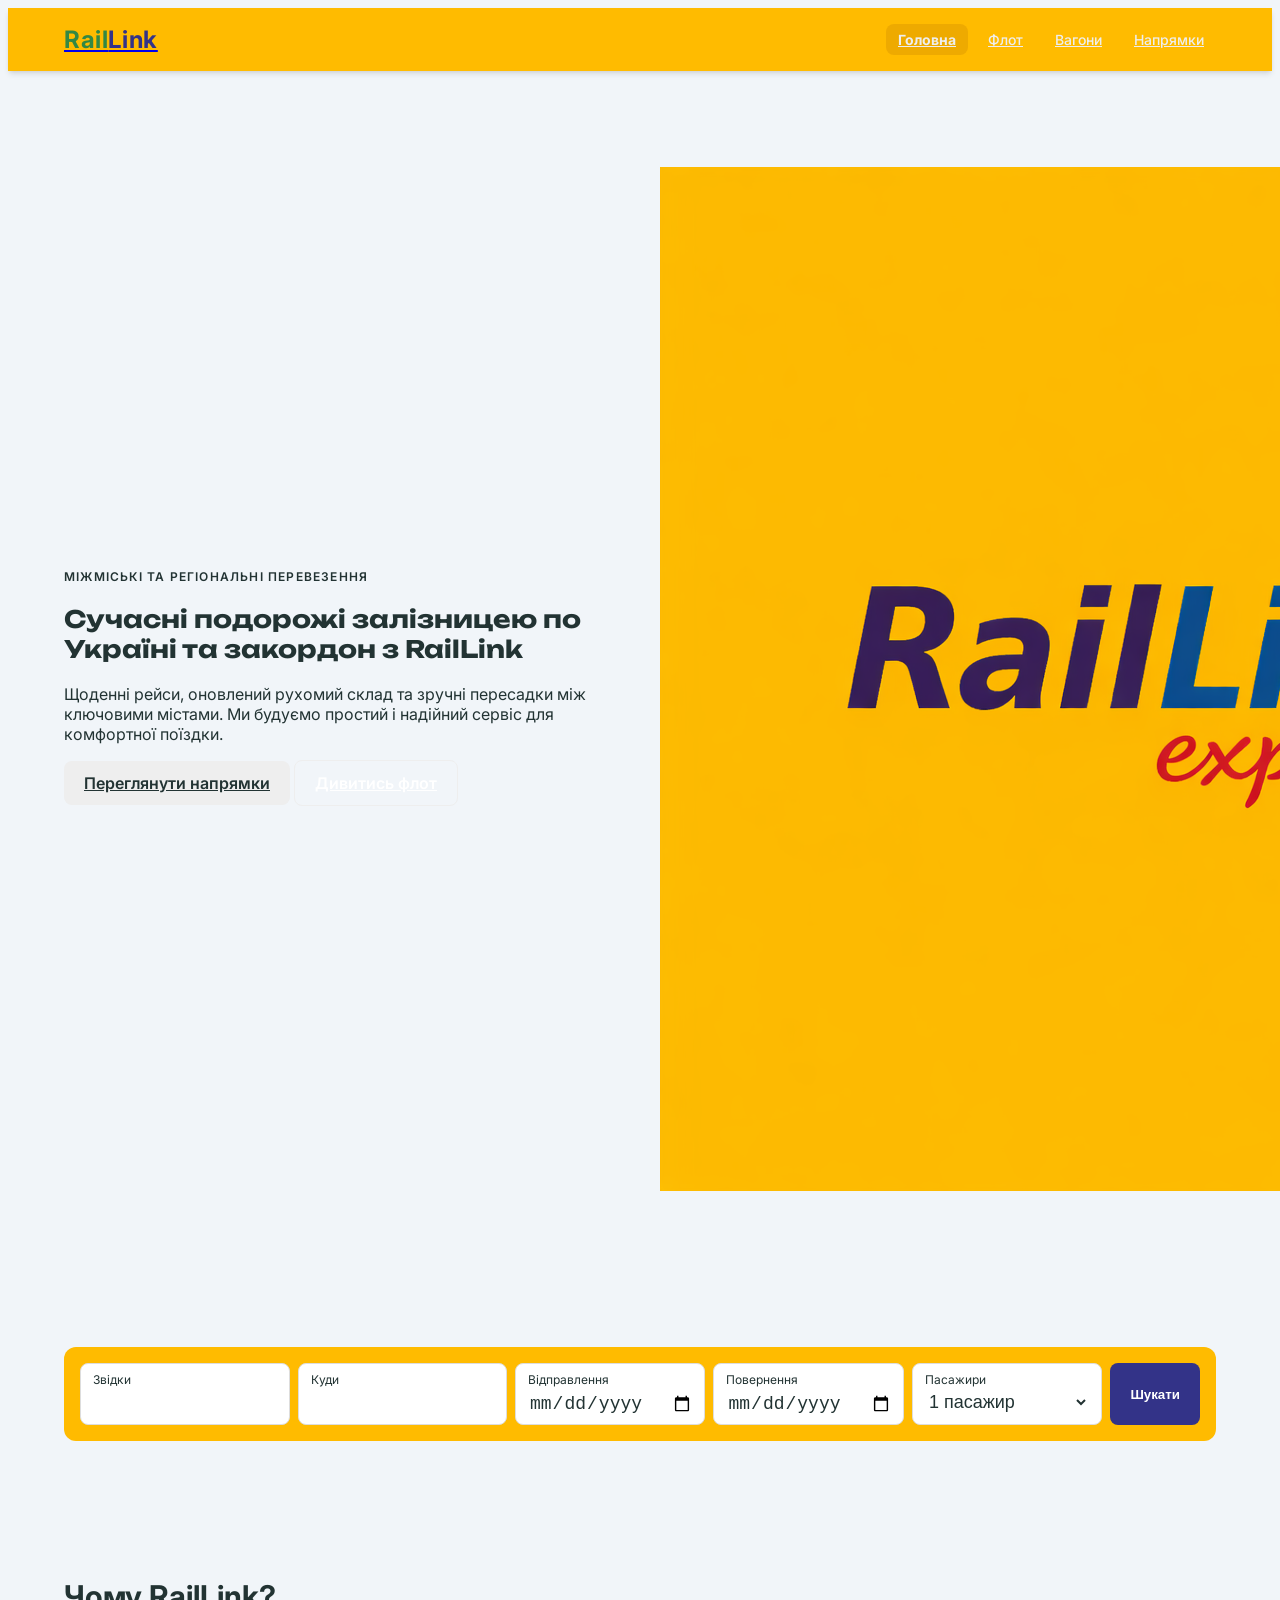
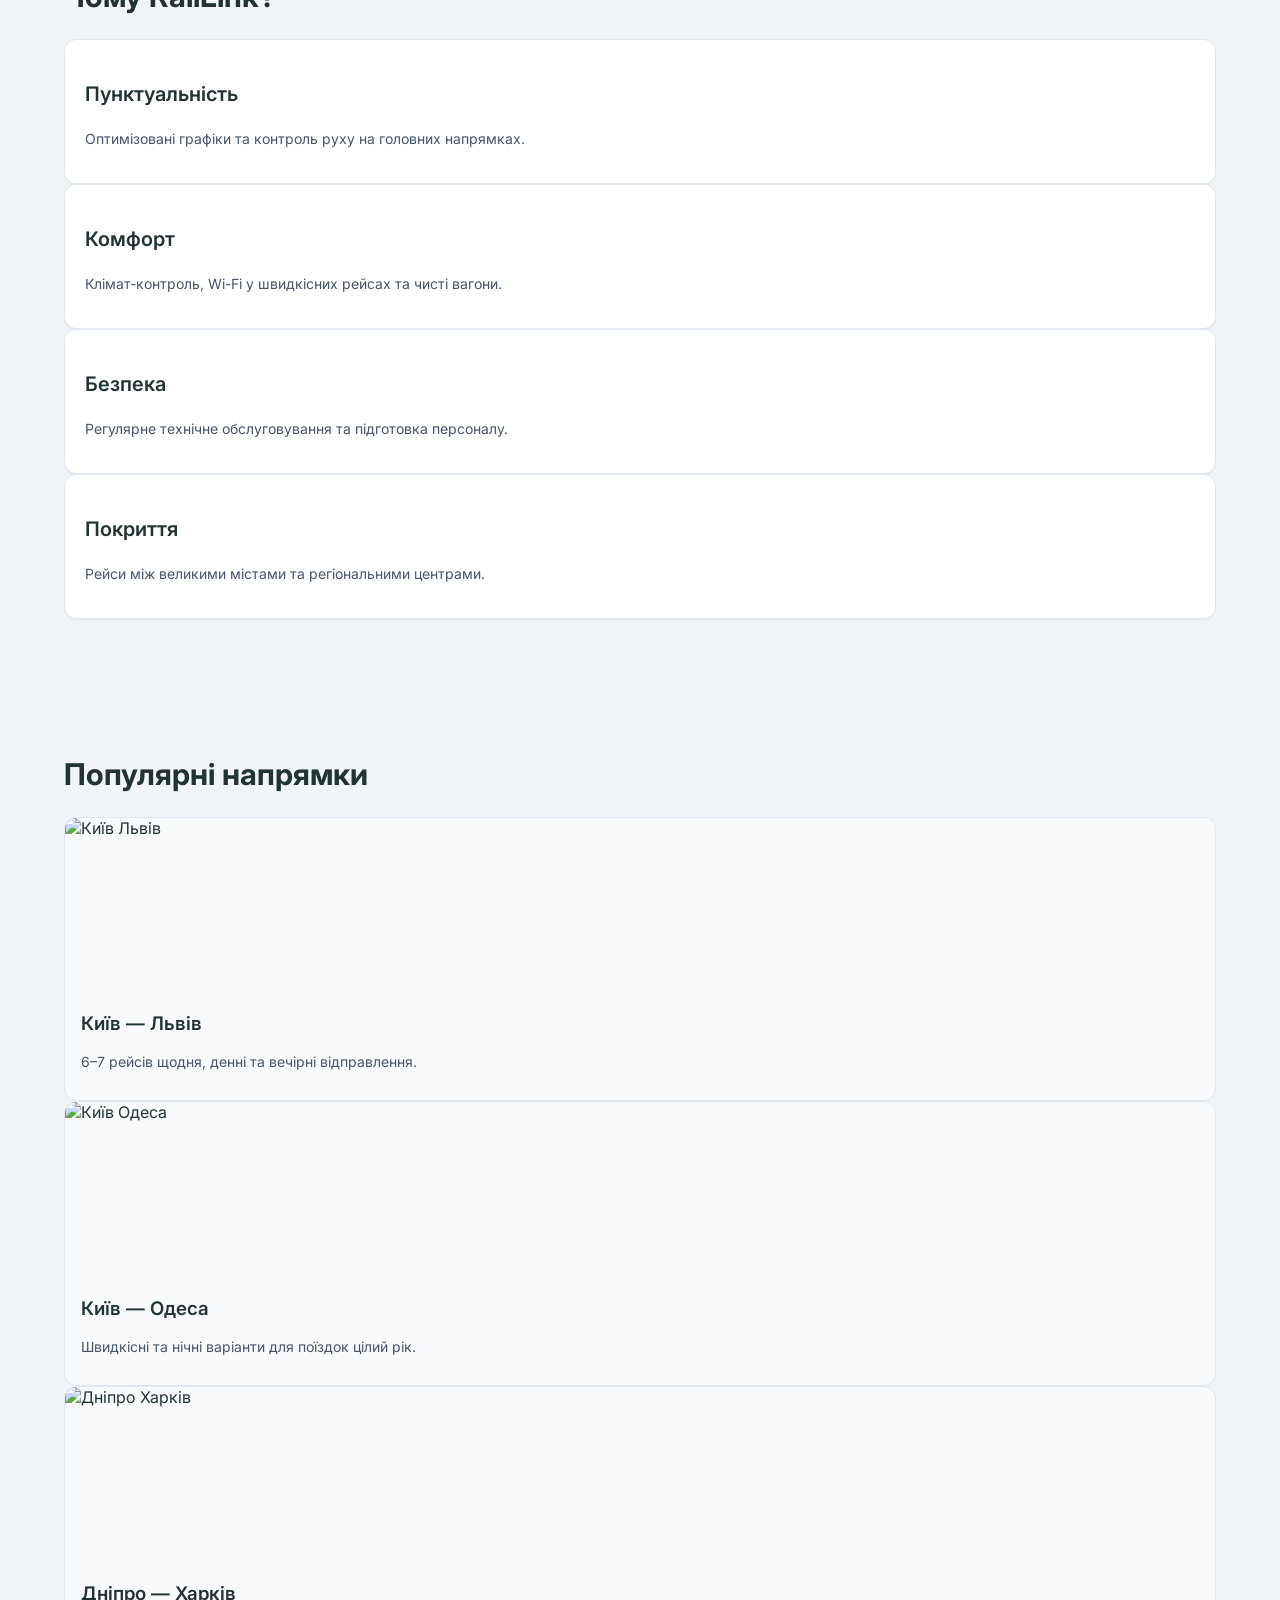
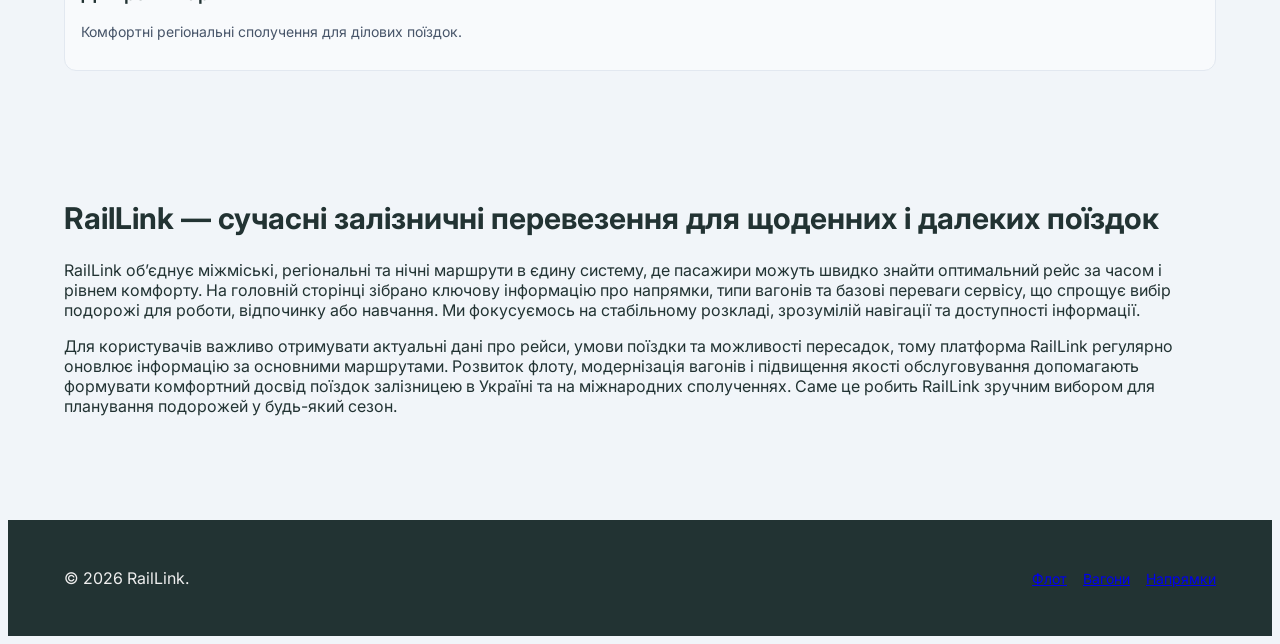
==== index.html @ 5832394f "first commit" ====
<!doctype html>
<html lang="uk">

<head>
    <meta charset="UTF-8" />
    <meta name="viewport" content="width=device-width, initial-scale=1.0" />
    <title>RailLink - Головна</title>
    <!-- Tailwind -->
    <script src="https://cdn.jsdelivr.net/npm/@tailwindcss/browser@4"></script>
    <!-- GFonts -->
    <link rel="preconnect" href="https://fonts.googleapis.com">
    <link rel="preconnect" href="https://fonts.gstatic.com" crossorigin>
    <link
        href="https://fonts.googleapis.com/css2?family=Inter:ital,opsz,wght@0,14..32,100..900;1,14..32,100..900&family=Unbounded:wght@200..900&display=swap"
        rel="stylesheet">

    <link rel="stylesheet" href="css/style.css" />
</head>

<body>
    <header class="site-header">
        <div class="site-wrap site-header-inner">
            <a href="index.html" class="site-logo">
                <span class="rl-green">Rail</span><span class="rl-blue">Link</span>
            </a>
            <nav class="site-nav">
                <a href="index.html" class="nav-link nav-link-active">Головна</a>
                <a href="fleet.html" class="nav-link">Флот</a>
                <a href="cars.html" class="nav-link">Вагони</a>
                <a href="routes.html" class="nav-link">Напрямки</a>
            </nav>
        </div>
    </header>

    <main class="flex-1">
        <section class="bg-gradient-to-b from-(--yellow-hover) to-(--yellow)">
            <div class="site-wrap hero-grid">
                <div>
                    <p class="eyebrow text-(--rl-green) mb-3">Міжміські та регіональні перевезення</p>
                    <h1 class="text-2xl text-(--rl-blue) md:text-4xl font-bold leading-tight mb-5 fancy-heading">
                        Сучасні подорожі залізницею по Україні та закордон з RailLink</h1>
                    <p class="text-slate-50 mb-7">Щоденні рейси, оновлений рухомий склад та зручні пересадки між
                        ключовими містами. Ми будуємо простий і надійний сервіс для комфортної поїздки.</p>
                    <div class="flex flex-wrap gap-3">
                        <a href="routes.html" class="btn btn-primary">Переглянути
                            напрямки</a>
                        <a href="fleet.html" class="btn btn-outline-light">Дивитись
                            флот</a>
                    </div>
                </div>
                <div class="bg-slate-800 h-96 rounded-xl p-5 hidden md:block lg:block">
                    <img src="media/f87d1a15-f256-42bf-aa42-98ec58fc8841.png" alt="Поїзд RailLink"
                        class="w-full h-full object-cover rounded-lg" />
                </div>
            </div>
        </section>
        <section class="bg-white border-y border-slate-200">
            <div class="site-wrap section-py-lg">
                <div class="search-panel">
                    <form class="search-form" action="#" method="get">
                        <div class="search-field">
                            <label for="from">Звідки</label>
                            <input id="from" name="from" type="text" autocomplete="off" />
                        </div>
                        <div class="search-field">
                            <label for="to">Куди</label>
                            <input id="to" name="to" type="text" autocomplete="off" />
                        </div>
                        <div class="search-field">
                            <label for="depart">Відправлення</label>
                            <input id="depart" name="depart" type="date" />
                        </div>
                        <div class="search-field">
                            <label for="return">Повернення</label>
                            <input id="return" name="return" type="date" />
                        </div>
                        <div class="search-field">
                            <label for="passengers">Пасажири</label>
                            <select id="passengers" name="passengers">
                                <option value="1">1 пасажир</option>
                                <option value="2">2 пасажири</option>
                                <option value="3">3 пасажири</option>
                                <option value="4">4 пасажири</option>
                            </select>
                        </div>
                        <button type="submit" class="search-button">Шукати</button>
                    </form>
                </div>
            </div>
        </section>

        <section class="site-wrap section-py-lg">
            <h2 class="section-title mb-8">Чому RailLink?</h2>
            <div class="grid gap-5 sm:grid-cols-2 lg:grid-cols-4">
                <article class="card card-hover">
                    <h3>Пунктуальність</h3>
                    <p>Оптимізовані графіки та контроль руху на головних напрямках.</p>
                </article>
                <article class="card card-hover">
                    <h3>Комфорт</h3>
                    <p>Клімат-контроль, Wi-Fi у швидкісних рейсах та чисті вагони.</p>
                </article>
                <article class="card card-hover">
                    <h3>Безпека</h3>
                    <p>Регулярне технічне обслуговування та підготовка персоналу.</p>
                </article>
                <article class="card card-hover">
                    <h3>Покриття</h3>
                    <p>Рейси між великими містами та регіональними центрами.</p>
                </article>
            </div>
        </section>

        <section class="bg-white border-y border-slate-200">
            <div class="site-wrap section-py-lg">
                <h2 class="section-title mb-8">Популярні напрямки</h2>
                <div class="grid gap-6 md:grid-cols-3">
                    <article class="card-soft card-hover">
                        <img src="https://placehold.co/560x280/334155/f8fafc?text=Київ+—+Львів" alt="Київ Львів" />
                        <h3>Київ — Львів</h3>
                        <p>6–7 рейсів щодня, денні та вечірні відправлення.</p>
                    </article>
                    <article class="card-soft card-hover">
                        <img src="https://placehold.co/560x280/0f172a/facc15?text=Київ+—+Одеса" alt="Київ Одеса" />
                        <h3>Київ — Одеса</h3>
                        <p>Швидкісні та нічні варіанти для поїздок цілий рік.</p>
                    </article>
                    <article class="card-soft card-hover">
                        <img src="https://placehold.co/560x280/1d4ed8/f8fafc?text=Дніпро+—+Харків"
                            alt="Дніпро Харків" />
                        <h3>Дніпро — Харків</h3>
                        <p>Комфортні регіональні сполучення для ділових поїздок.</p>
                    </article>
                </div>
            </div>
        </section>

        <section class="site-wrap section-py-md ">
            <h2 class="section-title mb-4">RailLink — сучасні залізничні перевезення для щоденних і далеких поїздок</h2>
            <p>RailLink обʼєднує міжміські, регіональні та нічні маршрути в єдину систему, де пасажири можуть швидко
                знайти оптимальний рейс за часом і рівнем комфорту. На головній сторінці зібрано ключову інформацію про
                напрямки, типи вагонів та базові переваги сервісу, що спрощує вибір подорожі для роботи, відпочинку або
                навчання. Ми фокусуємось на стабільному розкладі, зрозумілій навігації та доступності інформації.</p>
            <p>Для користувачів важливо отримувати актуальні дані про рейси, умови поїздки та можливості пересадок, тому
                платформа RailLink регулярно оновлює інформацію за основними маршрутами. Розвиток флоту, модернізація
                вагонів і підвищення якості обслуговування допомагають формувати комфортний досвід поїздок залізницею в
                Україні та на міжнародних сполученнях. Саме це робить RailLink зручним вибором для планування подорожей
                у будь-який сезон.</p>
        </section>
    </main>

    <footer class="site-footer">
        <div class="site-wrap site-footer-inner">
            <p class="text-sm">© 2026 RailLink. </p>
            <div class="site-footer-links">
                <a href="fleet.html" class="footer-link">Флот</a>
                <a href="cars.html" class="footer-link">Вагони</a>
                <a href="routes.html" class="footer-link">Напрямки</a>
            </div>
        </div>
    </footer>
</body>

</html>
---- css/style.css ----
:root {
  --yellow: #fb0;
  --yellow-hover: #ea0;
  --darkblue: #233;
  --darkblue-hover: #123;
  --rl-blue: #338;
  --rl-green: #384;
  --gray: #eee;
  --gray-hover: #ddd;
  --white: #fff;
  --bg-page: #f1f5f9;
  --border-light: #e2e8f0;
  --text-muted: #475569;
  --text-tertiary: #64748b;
  --bg-soft: #f8fafc;
}
body {
  font-family: Inter, sans-serif;
  font-optical-sizing: auto;
  background-color: var(--bg-page);
  color: var(--darkblue);
  min-height: 100vh;
  display: flex;
  flex-direction: column;
}
.site-wrap {
  max-width: 72rem;
  margin-inline: auto;
  padding-inline: 1rem;
}
.site-header {
  background-color: var(--yellow);
  color: var(--white);
  box-shadow: 0 4px 6px -1px rgb(0 0 0/.1), 0 2px 4px -2px rgb(0 0 0/.1);
}
.site-logo { font-size: 1.5rem; font-weight: 700; letter-spacing: .025em; }
.site-logo .rl-green { color: var(--rl-green); }
.site-logo .rl-blue  { color: var(--rl-blue); }
.site-header-inner {
  display: flex;
  flex-direction: column;
  gap: .75rem;
  padding-block: 1rem;
}
.site-nav { display: flex; flex-wrap: wrap; gap: .5rem; font-size: .875rem; font-weight: 500; }
.hero-grid { display: grid; gap: 2.5rem; padding-block: 4rem; }
.hero-compact { padding-block: 3.5rem; }
.section-dark {
  background: linear-gradient(180deg, var(--darkblue-hover) 0%, var(--darkblue) 100%);
  color: var(--white);
}
.section-dark .eyebrow { color: var(--gray); }
.section-py-lg  { padding-block: 3.5rem; }
.section-py-md  { padding-block: 3rem; }
.section-pb-lg  { padding-bottom: 3.5rem; }
.section-title  { font-size: 1.5rem; line-height: 2rem; font-weight: 700; }
.eyebrow { text-transform: uppercase; letter-spacing: .1em; font-size: .75rem; font-weight: 600; }

.card, .card-soft, .detail-content { border: 1px solid var(--border-light); }
.card, .card-soft, .detail-content, .detail-image, .search-panel { border-radius: .75rem; object-fit: cover;}
.card, .card-soft { overflow: hidden; display: flex; flex-direction: column; }
.card { background-color: var(--white); box-shadow: 0 1px 2px 0 rgb(0 0 0/.05); padding: 1.25rem; }

.card img, .card-soft img { max-width: none; flex-shrink: 0; object-fit: cover; }
.card img {
  width: calc(100% + 2.5rem);
  height: 11rem;
  margin: -1.25rem -1.25rem 1.25rem;
}
.card h2, .card h3 { font-weight: 600; margin-bottom: .5rem; font-size: 1.25rem; line-height: 1.75rem; }
.card p, .card ul, .card-soft p { font-size: .875rem; color: var(--text-muted); }
.card p { margin-bottom: 1rem; flex-grow: 1; }
.card ul { margin-bottom: 1rem; list-style: none; padding-left: 0; }
.card li { position: relative; padding-left: 1rem; margin-top: .25rem; }
.card li::before { content: "•"; position: absolute; left: 0; color: var(--text-tertiary); }
.card .date { font-size: .75rem; color: var(--text-tertiary); margin-bottom: .5rem; }

.card-soft { background-color: var(--bg-soft); padding: 1rem; }
.card-soft img { width: calc(100% + 2rem); height: 10rem; margin: -1rem -1rem 1rem; }
.card-soft h3 { font-weight: 600; margin-bottom: .25rem; }
.card-soft p { flex-grow: 1; }

button, .btn { display: inline-block; font-weight: 600; padding: .75rem 1.25rem; }
button, .btn, .nav-link, .search-field, .search-button { border-radius: .5rem; }
button, .btn, .nav-link { transition: all .2s ease; }
.btn-primary { background-color: var(--gray); color: var(--darkblue); }
.btn-primary:hover { background-color: var(--gray-hover); }
.btn-outline-light { border: 1px solid var(--gray); color: var(--white); }
.btn-outline-light:hover { background-color: var(--yellow-hover); }

.site-footer { margin-top: 2.5rem; background-color: var(--darkblue); color: var(--gray); }
.site-footer-inner { display: grid; gap: 1rem; padding-block: 2rem; }
.site-footer-links { display: flex; flex-wrap: wrap; gap: 1rem; font-size: .875rem; }
.footer-link { transition: color .2s ease; }
.footer-link:hover { color: var(--yellow); }

.fancy-heading { font-family: "Unbounded", sans-serif; font-optical-sizing: auto; }
.nav-link { padding: .45rem .75rem; color: var(--gray); }
.nav-link:hover { background-color: var(--yellow-hover); }
.nav-link-active { background-color: var(--yellow-hover); font-weight: 700; }

.card-hover { transition: transform .2s ease; cursor: pointer; }
.card-hover:hover { transform: translateY(-.33em); }
.card-hover:active { transform: translateY(0); }
.car-card { color: inherit; text-decoration: none; }
.car-card:focus-visible { outline: 2px solid var(--rl-blue); outline-offset: 2px; }
.car-type-link { margin-top: auto; font-size: .875rem; font-weight: 700; }
.car-type-link, .detail-back { color: var(--rl-blue); }
.car-type-heading { display: flex; align-items: center; gap: .5rem; }
.car-type-icon { font-size: 1.4rem; color: var(--rl-blue); }

.detail-page { flex: 1; }
.detail-content {
  max-width: 52rem;
  margin-inline: auto;
  background-color: var(--white);
  padding: 1.5rem;
}
.detail-content h2 { font-size: 1.25rem; line-height: 1.75rem; font-weight: 700; margin: 1.5rem 0 .75rem; color: var(--darkblue); }
.detail-content p { line-height: 1.7; margin-bottom: .875rem; }
.detail-content ul { list-style: disc; padding-left: 1.25rem; margin-bottom: 1rem; }
.detail-content p, .detail-content ul { color: var(--text-muted); }
.detail-content li { margin-bottom: .35rem; }
.detail-image { width: 100%; margin-bottom: 1.25rem; max-height: 22rem; }
.detail-back { display: inline-flex; align-items: center; gap: .3rem; font-weight: 600; }
.car-type-link:hover, .detail-back:hover { color: var(--darkblue); }

.badge { border-radius: 9999px; padding: .2rem .65rem; font-size: .75rem; font-weight: 700; }

.search-panel { background-color: var(--yellow); padding: 1rem; }
.search-form { display: grid; gap: .5rem; }
.search-field { background-color: var(--white); border: 1px solid var(--gray-hover); padding: .45rem .75rem; }
.search-field label { display: block; font-size: .75rem; line-height: 1rem; color: var(--darkblue); margin-bottom: .2rem; }
.search-field input, .search-field select {
  width: 100%; border: 0; background: transparent;
  color: var(--darkblue); font-size: 1.125rem; line-height: 1.5rem; outline: none;
}
.search-button { border: 0; background-color: var(--rl-blue); color: var(--white); font-weight: 700; padding: 1rem 1.25rem; }
.search-button:hover { background-color: var(--darkblue); }

@media (min-width: 768px) {
  .site-header-inner { flex-direction: row; align-items: center; justify-content: space-between; }
  .hero-grid { grid-template-columns: repeat(2, minmax(0, 1fr)); align-items: center; padding-block: 6rem; }
  .section-title { font-size: 1.875rem; line-height: 2.25rem; }
  .site-footer-inner { grid-template-columns: repeat(2, minmax(0, 1fr)); align-items: center; }
  .site-footer-links { justify-content: flex-end; text-align: right; }
  .search-form { grid-template-columns: 1.1fr 1.1fr 1fr 1fr 1fr auto; align-items: stretch; }
  .detail-content { padding: 2rem; }
}
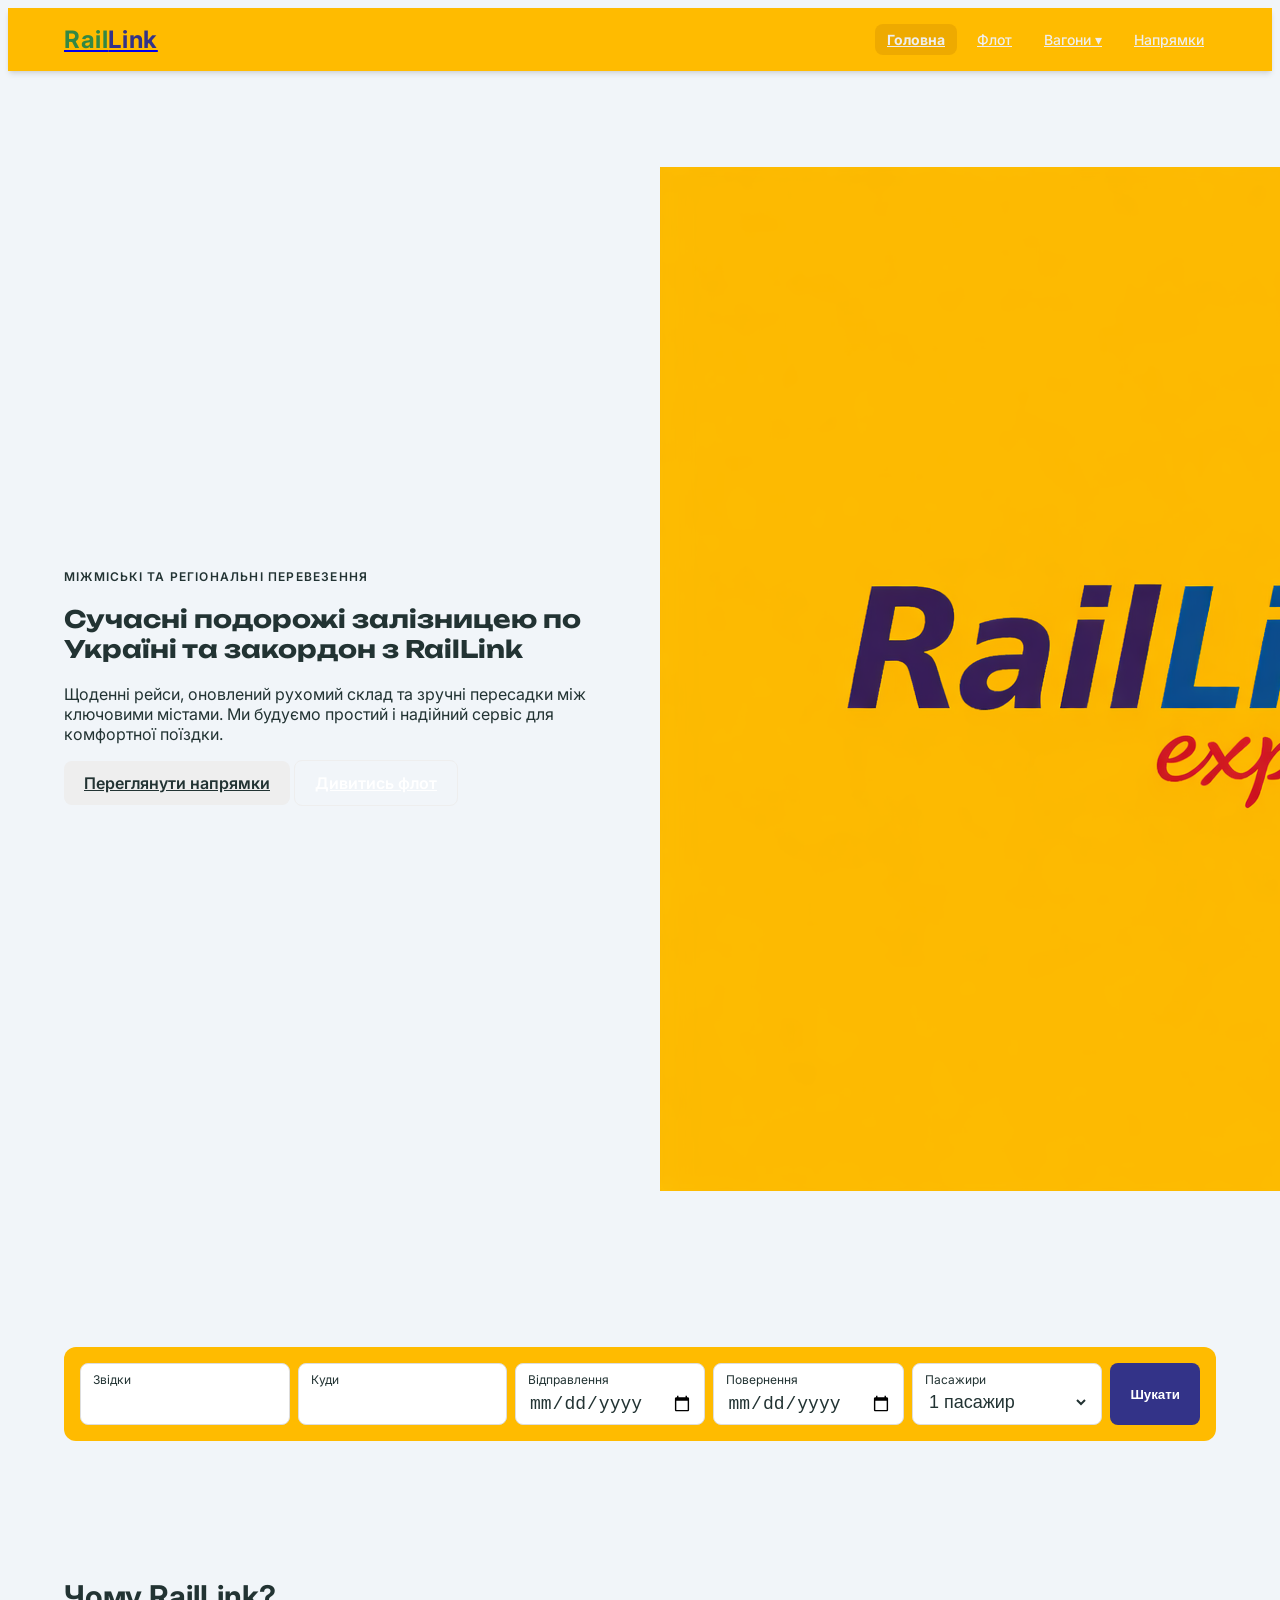
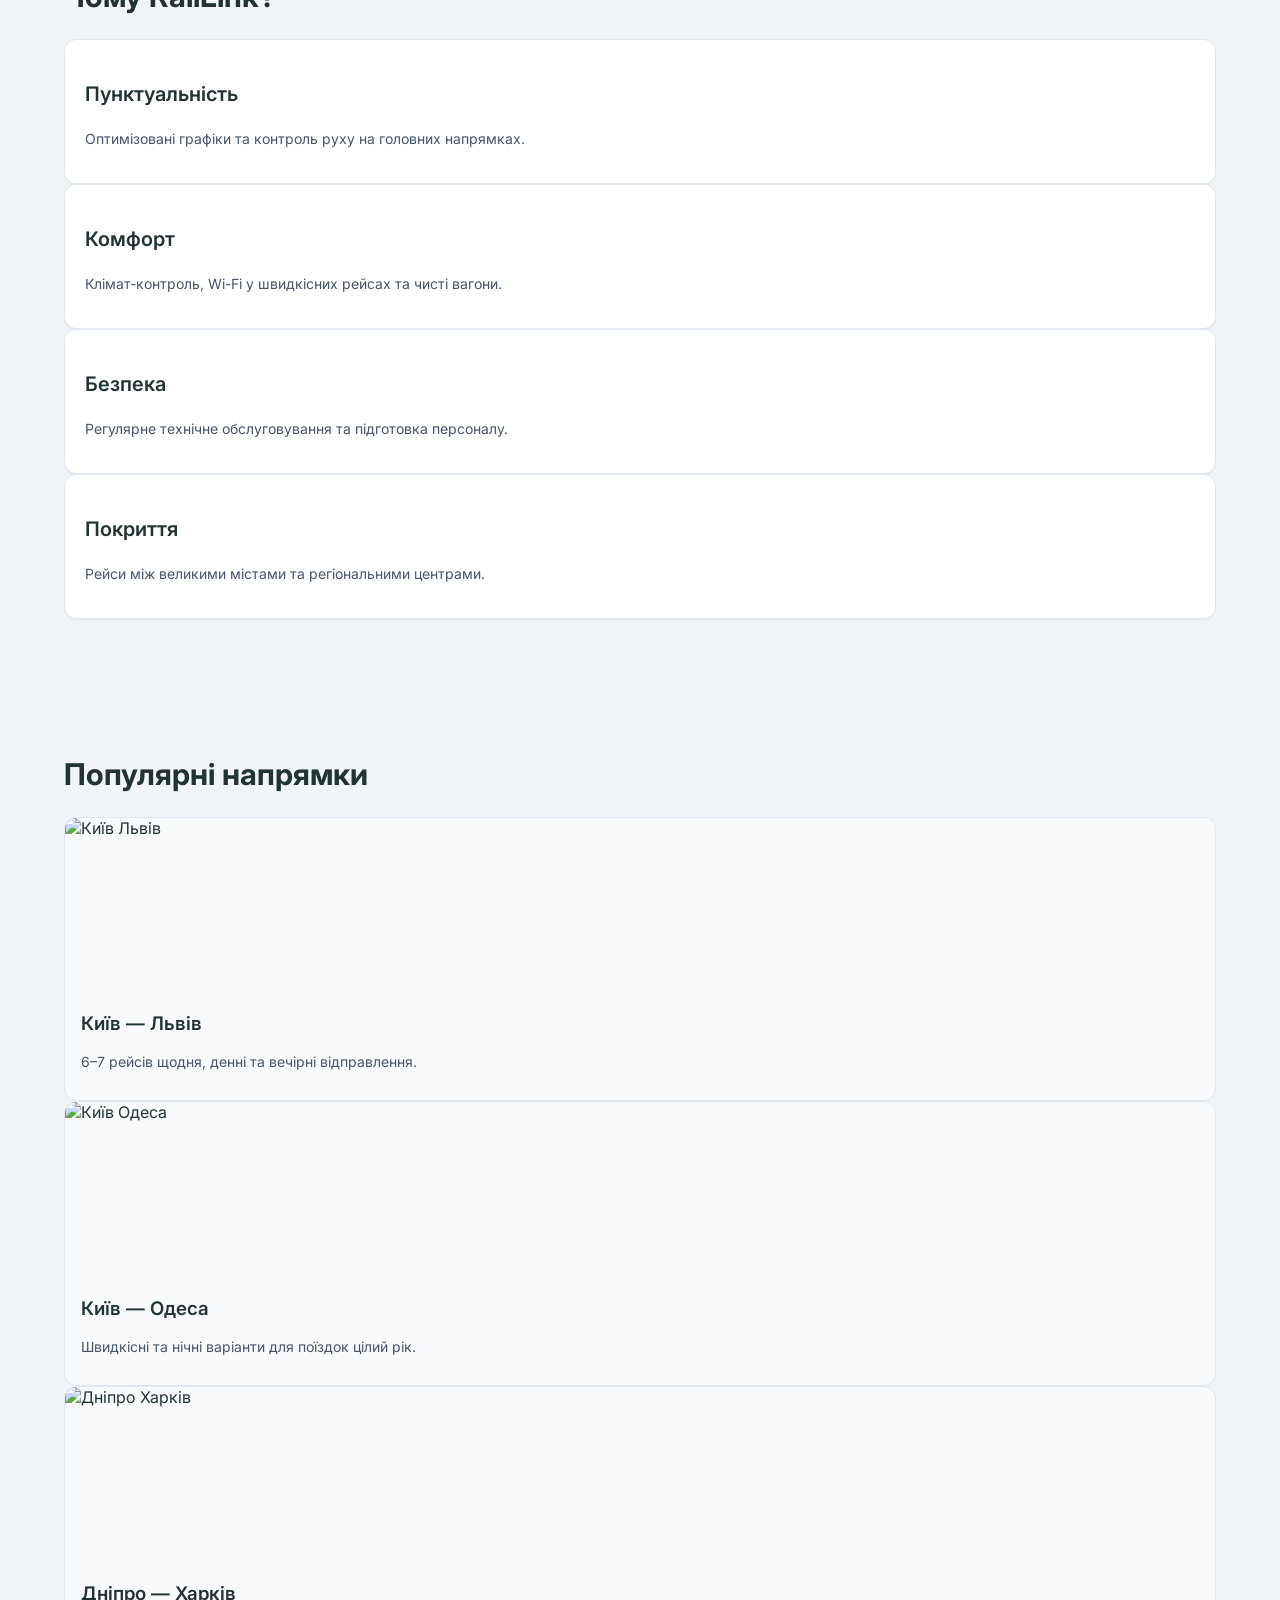
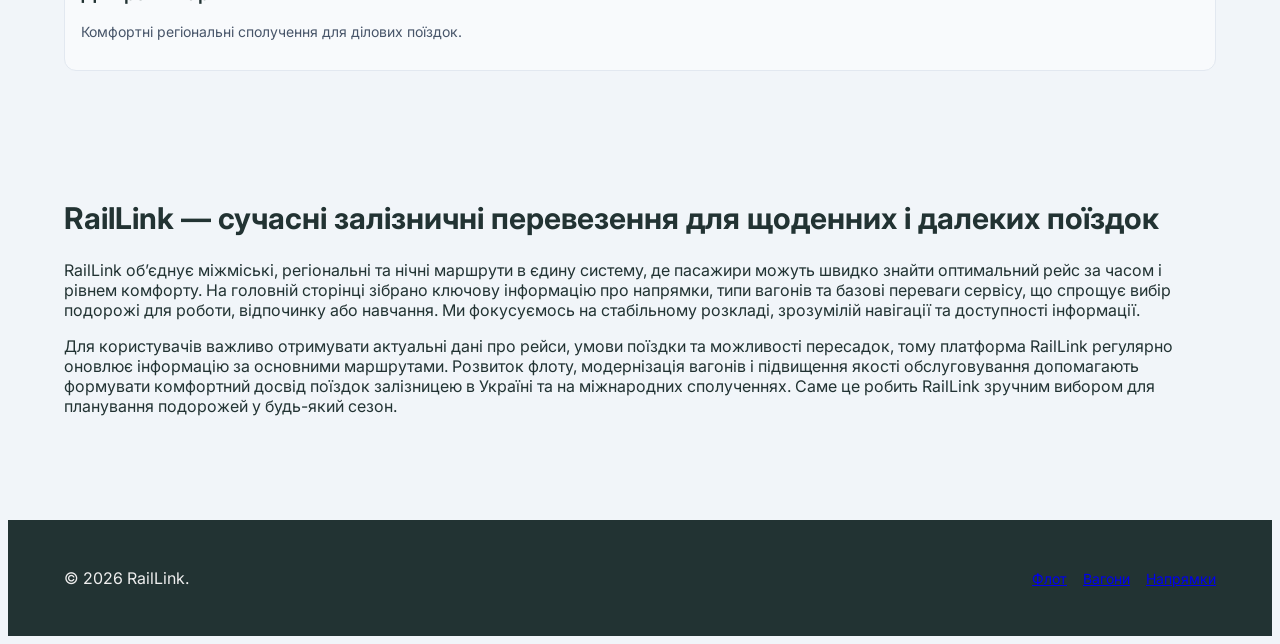
==== commit ab66f52b: "implement dropdown navigation for car categories across multiple pages" ====
--- a/index.html
+++ b/index.html
@@ -26,7 +26,15 @@
             <nav class="site-nav">
                 <a href="index.html" class="nav-link nav-link-active">Головна</a>
                 <a href="fleet.html" class="nav-link">Флот</a>
-                <a href="cars.html" class="nav-link">Вагони</a>
+                <div class="nav-dropdown">
+                    <a href="cars.html" class="nav-link">Вагони &#9662;</a>
+                    <div class="nav-dropdown-content">
+                        <a href="car-seat-1.html">Сидячий 1 класу</a>
+                        <a href="car-seat-2.html">Сидячий 2 класу</a>
+                        <a href="car-coupe.html">Купе</a>
+                        <a href="car-sv.html">СВ</a>
+                    </div>
+                </div>
                 <a href="routes.html" class="nav-link">Напрямки</a>
             </nav>
         </div>
--- a/css/style.css
+++ b/css/style.css
@@ -14,6 +14,8 @@
   --text-tertiary: #64748b;
   --bg-soft: #f8fafc;
 }
+::selection { background-color: var(--yellow); color: var(--darkblue); }
+
 body {
   font-family: Inter, sans-serif;
   font-optical-sizing: auto;
@@ -74,7 +76,8 @@
 .card li { position: relative; padding-left: 1rem; margin-top: .25rem; }
 .card li::before { content: "•"; position: absolute; left: 0; color: var(--text-tertiary); }
 .card .date { font-size: .75rem; color: var(--text-tertiary); margin-bottom: .5rem; }
-
+.card li:first-child { font-weight: 600; color: var(--darkblue); }
+.card p:not(:last-child) { margin-bottom: 0.5rem; }
 .card-soft { background-color: var(--bg-soft); padding: 1rem; }
 .card-soft img { width: calc(100% + 2rem); height: 10rem; margin: -1rem -1rem 1rem; }
 .card-soft h3 { font-weight: 600; margin-bottom: .25rem; }
@@ -95,9 +98,20 @@
 .footer-link:hover { color: var(--yellow); }
 
 .fancy-heading { font-family: "Unbounded", sans-serif; font-optical-sizing: auto; }
-.nav-link { padding: .45rem .75rem; color: var(--gray); }
+.nav-link { padding: .45rem .75rem; color: var(--gray); display: inline-block; }
 .nav-link:hover { background-color: var(--yellow-hover); }
 .nav-link-active { background-color: var(--yellow-hover); font-weight: 700; }
+.nav-dropdown { position: relative; display: inline-block; }
+.nav-dropdown-content { visibility: hidden; opacity: 0; position: absolute; top: 100%; left: 0; background-color: var(--white);
+  min-width: 200px; z-index: 50; border-radius: 0.5rem; overflow: hidden; transform: translateY(10px);
+  transition: opacity 0.3s ease, transform 0.3s ease, visibility 0s linear 0.3s; }
+.nav-dropdown-content a { color: var(--darkblue); padding: 0.75rem 1rem; text-decoration: none; display: block; font-size: 0.875rem; 
+  border-bottom: 1px solid var(--border-light); transition: background-color 0.2s ease, color 0.2s ease; }
+.nav-dropdown-content a:last-child { border-bottom: none; }
+.nav-dropdown-content a:hover { background-color: var(--bg-soft); color: var(--yellow-hover); }
+.nav-dropdown:hover .nav-dropdown-content { visibility: visible; opacity: 1; transform: translateY(0); 
+  transition: opacity 0.3s ease, transform 0.3s ease; }
+.nav-dropdown:hover > .nav-link { background-color: var(--yellow-hover); }
 
 .card-hover { transition: transform .2s ease; cursor: pointer; }
 .card-hover:hover { transform: translateY(-.33em); }
@@ -110,19 +124,20 @@
 .car-type-icon { font-size: 1.4rem; color: var(--rl-blue); }
 
 .detail-page { flex: 1; }
-.detail-content {
-  max-width: 52rem;
-  margin-inline: auto;
-  background-color: var(--white);
-  padding: 1.5rem;
-}
+.detail-content { max-width: 52rem; margin-inline: auto; background-color: var(--white); padding: 1.5rem; }
 .detail-content h2 { font-size: 1.25rem; line-height: 1.75rem; font-weight: 700; margin: 1.5rem 0 .75rem; color: var(--darkblue); }
+.detail-content > p:first-of-type::first-letter { font-size: 1.5em; font-weight: bold; color: var(--rl-blue); float: left; margin-right: 0.1rem; }
 .detail-content p { line-height: 1.7; margin-bottom: .875rem; }
 .detail-content ul { list-style: disc; padding-left: 1.25rem; margin-bottom: 1rem; }
 .detail-content p, .detail-content ul { color: var(--text-muted); }
 .detail-content li { margin-bottom: .35rem; }
+.detail-content li:nth-child(even) { color: var(--darkblue); }
+
 .detail-image { width: 100%; margin-bottom: 1.25rem; max-height: 22rem; }
 .detail-back { display: inline-flex; align-items: center; gap: .3rem; font-weight: 600; }
+
+.car-type-link::after { content: " →"; transition: transform 0.2s ease; display: inline-block;}
+.car-type-link:hover::after { transform: translateX(4px);}
 .car-type-link:hover, .detail-back:hover { color: var(--darkblue); }
 
 .badge { border-radius: 9999px; padding: .2rem .65rem; font-size: .75rem; font-weight: 700; }
@@ -138,7 +153,7 @@
 .search-button { border: 0; background-color: var(--rl-blue); color: var(--white); font-weight: 700; padding: 1rem 1.25rem; }
 .search-button:hover { background-color: var(--darkblue); }
 
-@media (min-width: 768px) {
+@media (min-width: 768px) { 
   .site-header-inner { flex-direction: row; align-items: center; justify-content: space-between; }
   .hero-grid { grid-template-columns: repeat(2, minmax(0, 1fr)); align-items: center; padding-block: 6rem; }
   .section-title { font-size: 1.875rem; line-height: 2.25rem; }
